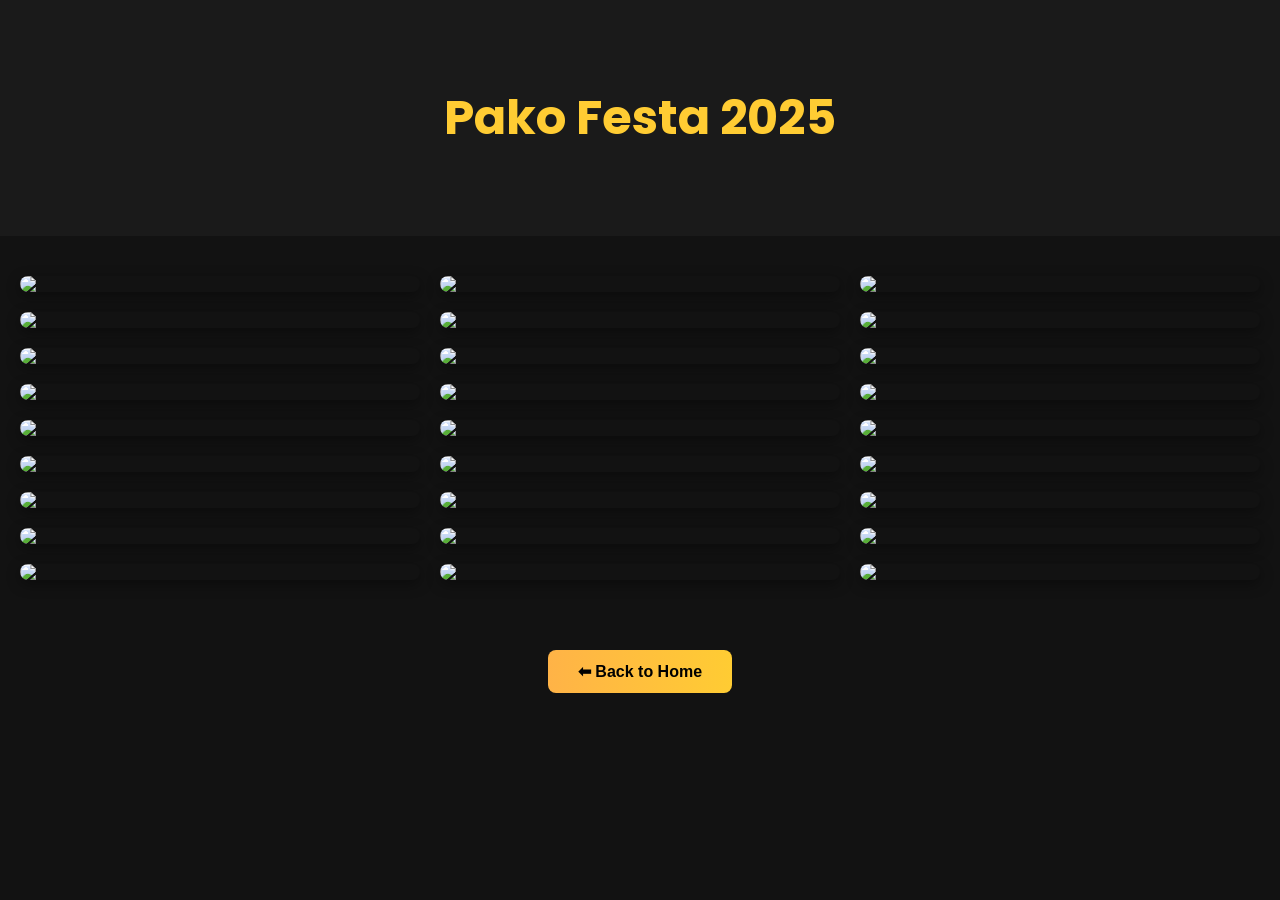
==== pako-festa.html @ a877adb2 "Add files via upload" ====
<!DOCTYPE html>
<html lang="en">
<head>
  <meta charset="UTF-8">
  <meta name="viewport" content="width=device-width, initial-scale=1.0">
  <title>Pako Festa 2025 | Oz Moose</title>
  <link href="https://fonts.googleapis.com/css2?family=Poppins:wght@400;600;700&display=swap" rel="stylesheet">
  <style>
    body { font-family: 'Poppins', sans-serif; background: #121212; color: #fff; margin: 0; }
    header { text-align: center; padding: 50px 20px; background: #1a1a1a; }
    header h1 { font-size: 3rem; color: #ffcc33; }
    .gallery {
      padding: 40px 20px;
      display: grid;
      grid-template-columns: repeat(auto-fit, minmax(350px, 1fr));
      gap: 20px;
    }
    .gallery img {
      width: 100%;
      border-radius: 10px;
      box-shadow: 0 4px 14px rgba(0,0,0,0.4);
    }
    .back-btn {
      display: flex;
      justify-content: center;
      padding: 30px;
    }
    button {
      padding: 12px 30px;
      background: linear-gradient(90deg, #ffb347, #ffcc33);
      border: none;
      border-radius: 8px;
      color: #000;
      cursor: pointer;
      font-size: 1rem;
      font-weight: bold;
    }
  </style>
</head>
<body>

<header>
  <h1>Pako Festa 2025</h1>
</header>

<section class="gallery">
  <img src="pako/02.jpg">
  <img src="pako/05.jpg">
  <img src="pako/11.jpg">
  <img src="pako/17.jpg">
  <img src="pako/19.jpg">
  <img src="pako/20.jpg">
  <img src="pako/23.jpg">
  <img src="pako/24.jpg">
  <img src="pako/30.jpg">
  <img src="pako/31.jpg">
  <img src="pako/35.jpg">
  <img src="pako/50.jpg">
  <img src="pako/51.jpg">
  <img src="pako/58.jpg">
  <img src="pako/59.jpg">
  <img src="pako/71.jpg">
  <img src="pako/72.jpg">
  <img src="pako/70.jpg">
  <img src="pako/73.jpg">
  <img src="pako/83.jpg">
  <img src="pako/87.jpg">
  <img src="pako/88.jpg">
  <img src="pako/93.jpg">
  <img src="pako/94.jpg">
  <img src="pako/97.jpg">
  <img src="pako/98.jpg">
  <img src="pako/99.jpg">

</section>

<div class="back-btn">
  <a href="index.html"><button>⬅ Back to Home</button></a>
</div>

</body>
</html>
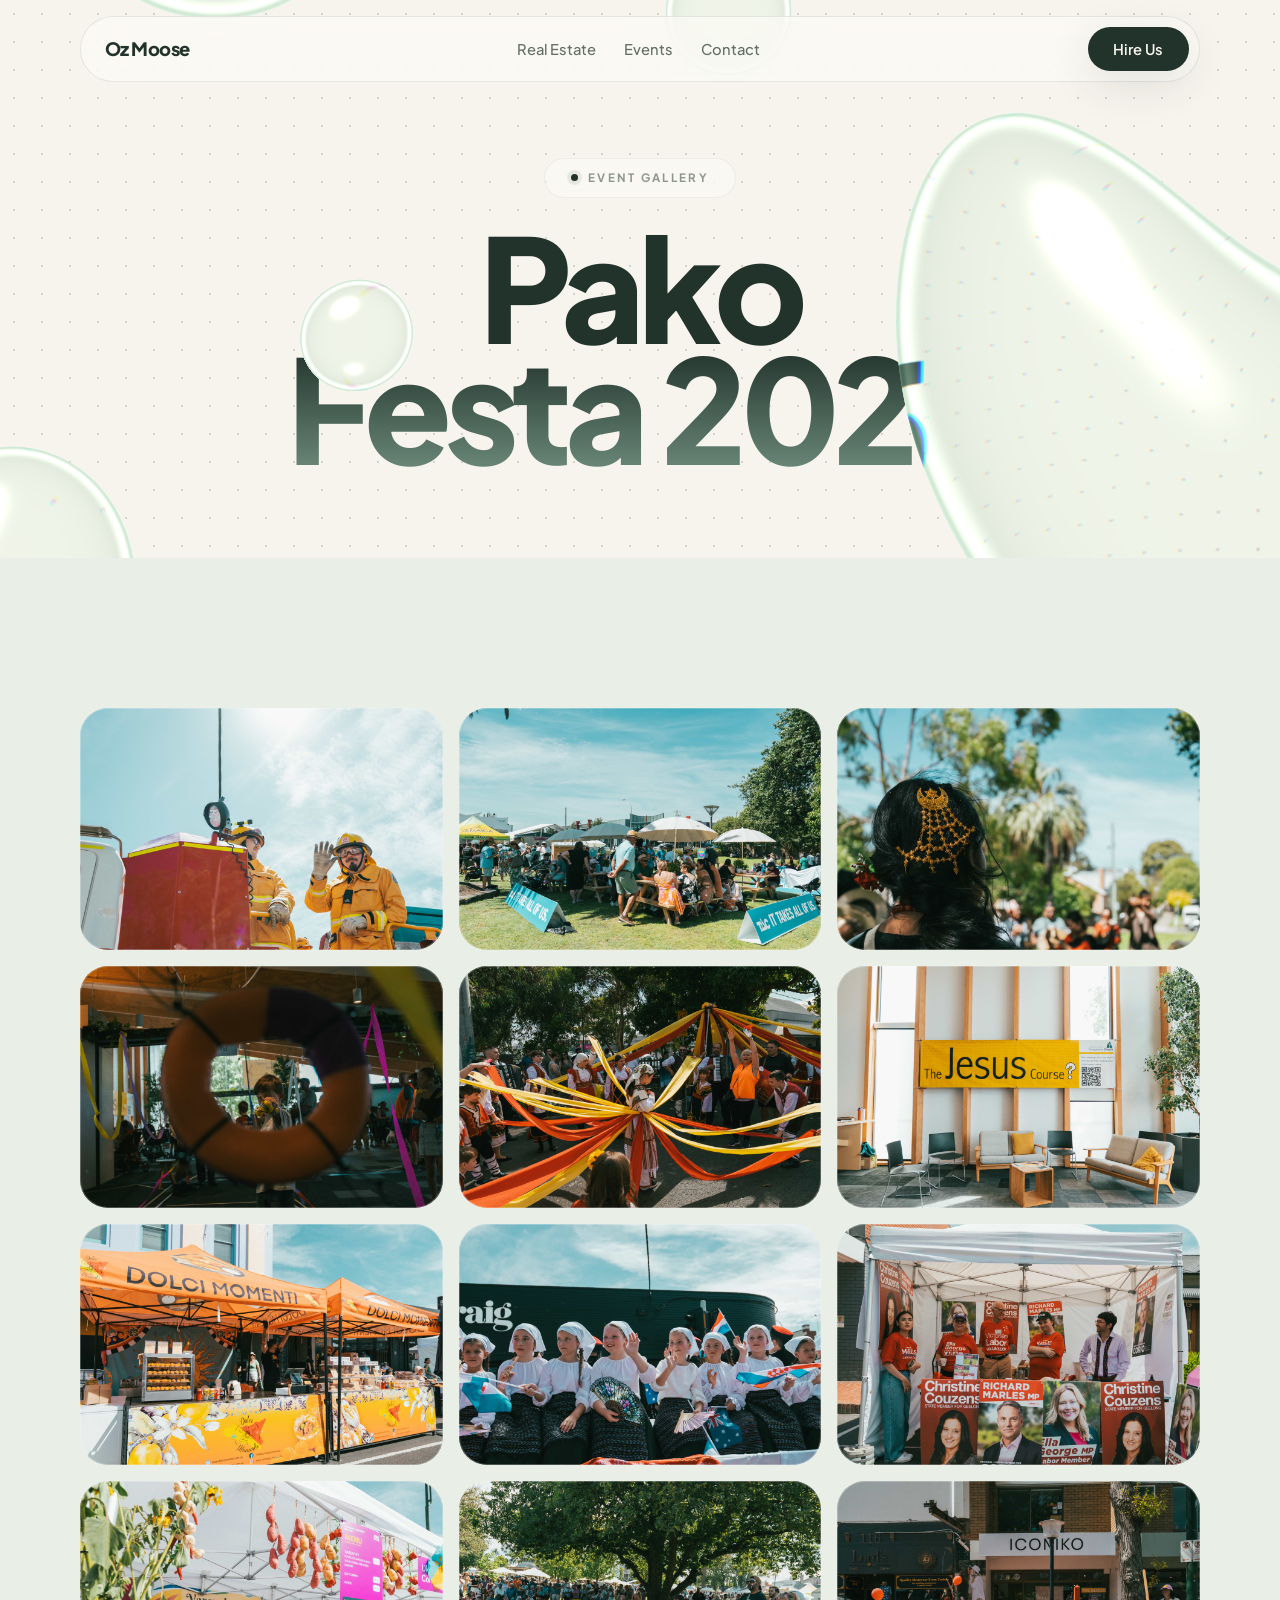
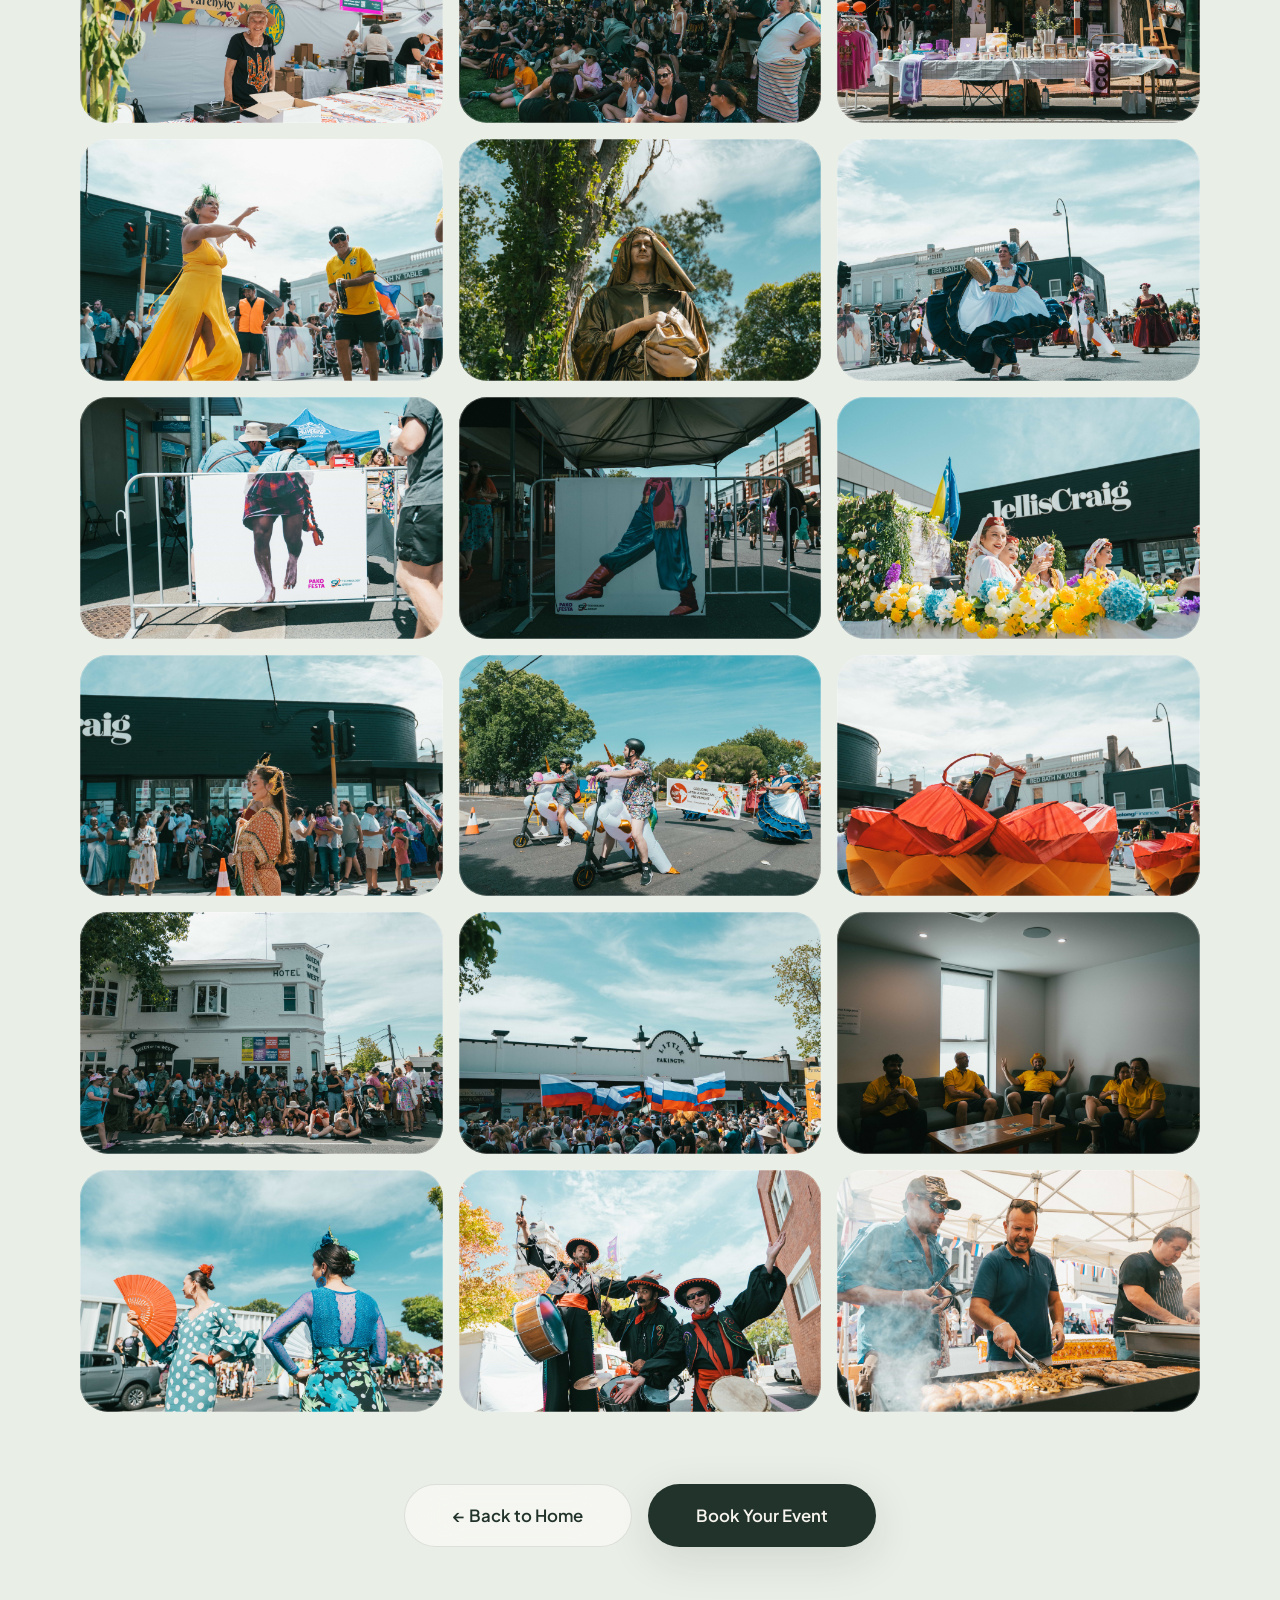
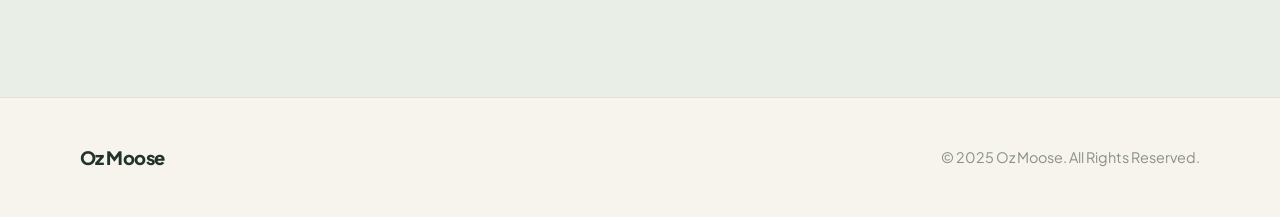
==== commit fff8ad60: "Redesign site with liquid glass hero and sage palette - New hero based on the 21st.dev "Liquid Chrom" ====
--- a/pako-festa.html
+++ b/pako-festa.html
@@ -1,83 +1,91 @@
 <!DOCTYPE html>
 <html lang="en">
 <head>
-  <meta charset="UTF-8">
-  <meta name="viewport" content="width=device-width, initial-scale=1.0">
+  <meta charset="UTF-8" />
+  <meta name="viewport" content="width=device-width, initial-scale=1.0" />
   <title>Pako Festa 2025 | Oz Moose</title>
-  <link href="https://fonts.googleapis.com/css2?family=Poppins:wght@400;600;700&display=swap" rel="stylesheet">
-  <style>
-    body { font-family: 'Poppins', sans-serif; background: #121212; color: #fff; margin: 0; }
-    header { text-align: center; padding: 50px 20px; background: #1a1a1a; }
-    header h1 { font-size: 3rem; color: #ffcc33; }
-    .gallery {
-      padding: 40px 20px;
-      display: grid;
-      grid-template-columns: repeat(auto-fit, minmax(350px, 1fr));
-      gap: 20px;
-    }
-    .gallery img {
-      width: 100%;
-      border-radius: 10px;
-      box-shadow: 0 4px 14px rgba(0,0,0,0.4);
-    }
-    .back-btn {
-      display: flex;
-      justify-content: center;
-      padding: 30px;
-    }
-    button {
-      padding: 12px 30px;
-      background: linear-gradient(90deg, #ffb347, #ffcc33);
-      border: none;
-      border-radius: 8px;
-      color: #000;
-      cursor: pointer;
-      font-size: 1rem;
-      font-weight: bold;
-    }
-  </style>
+  <meta name="theme-color" content="#f7f4ee" />
+  <meta name="description" content="Pako Festa 2025 event gallery by Oz Moose Photography and Videography." />
+  <link rel="preconnect" href="https://fonts.googleapis.com" />
+  <link rel="preconnect" href="https://fonts.gstatic.com" crossorigin />
+  <link href="https://fonts.googleapis.com/css2?family=Plus+Jakarta+Sans:wght@400;500;600;700;800&display=swap" rel="stylesheet" />
+  <link rel="stylesheet" href="styles.css" />
 </head>
 <body>
 
-<header>
-  <h1>Pako Festa 2025</h1>
+<nav class="nav" id="nav">
+  <a href="index.html" class="brand">Oz Moose</a>
+  <ul class="nav-links">
+    <li><a href="index.html#work">Real Estate</a></li>
+    <li><a href="index.html#events">Events</a></li>
+    <li><a href="index.html#contact">Contact</a></li>
+  </ul>
+  <a href="index.html#contact" class="btn btn-primary btn-sm">Hire Us</a>
+</nav>
+
+<header class="hero compact">
+  <canvas class="webgl-canvas" data-chrome aria-hidden="true"></canvas>
+  <div class="ui-layer">
+    <div class="ui-content">
+      <span class="badge"><span class="dot-live"></span>Event gallery</span>
+      <h1 class="main-title" data-lens>Pako <span class="liquid-text">Festa 2025</span></h1>
+    </div>
+  </div>
 </header>
 
-<section class="gallery">
-  <img src="pako/02.jpg">
-  <img src="pako/05.jpg">
-  <img src="pako/11.jpg">
-  <img src="pako/17.jpg">
-  <img src="pako/19.jpg">
-  <img src="pako/20.jpg">
-  <img src="pako/23.jpg">
-  <img src="pako/24.jpg">
-  <img src="pako/30.jpg">
-  <img src="pako/31.jpg">
-  <img src="pako/35.jpg">
-  <img src="pako/50.jpg">
-  <img src="pako/51.jpg">
-  <img src="pako/58.jpg">
-  <img src="pako/59.jpg">
-  <img src="pako/71.jpg">
-  <img src="pako/72.jpg">
-  <img src="pako/70.jpg">
-  <img src="pako/73.jpg">
-  <img src="pako/83.jpg">
-  <img src="pako/87.jpg">
-  <img src="pako/88.jpg">
-  <img src="pako/93.jpg">
-  <img src="pako/94.jpg">
-  <img src="pako/97.jpg">
-  <img src="pako/98.jpg">
-  <img src="pako/99.jpg">
-
+<section class="block alt">
+  <div class="wrap">
+    <div class="masonry">
+      <button type="button"><figure class="frame"><img src="pako/02.jpg" alt="Pako Festa 2025 photograph" loading="lazy" /></figure></button>
+      <button type="button"><figure class="frame"><img src="pako/05.jpg" alt="Pako Festa 2025 photograph" loading="lazy" /></figure></button>
+      <button type="button"><figure class="frame"><img src="pako/11.jpg" alt="Pako Festa 2025 photograph" loading="lazy" /></figure></button>
+      <button type="button"><figure class="frame"><img src="pako/17.jpg" alt="Pako Festa 2025 photograph" loading="lazy" /></figure></button>
+      <button type="button"><figure class="frame"><img src="pako/19.jpg" alt="Pako Festa 2025 photograph" loading="lazy" /></figure></button>
+      <button type="button"><figure class="frame"><img src="pako/20.jpg" alt="Pako Festa 2025 photograph" loading="lazy" /></figure></button>
+      <button type="button"><figure class="frame"><img src="pako/23.jpg" alt="Pako Festa 2025 photograph" loading="lazy" /></figure></button>
+      <button type="button"><figure class="frame"><img src="pako/24.jpg" alt="Pako Festa 2025 photograph" loading="lazy" /></figure></button>
+      <button type="button"><figure class="frame"><img src="pako/30.jpg" alt="Pako Festa 2025 photograph" loading="lazy" /></figure></button>
+      <button type="button"><figure class="frame"><img src="pako/31.jpg" alt="Pako Festa 2025 photograph" loading="lazy" /></figure></button>
+      <button type="button"><figure class="frame"><img src="pako/35.jpg" alt="Pako Festa 2025 photograph" loading="lazy" /></figure></button>
+      <button type="button"><figure class="frame"><img src="pako/50.jpg" alt="Pako Festa 2025 photograph" loading="lazy" /></figure></button>
+      <button type="button"><figure class="frame"><img src="pako/51.jpg" alt="Pako Festa 2025 photograph" loading="lazy" /></figure></button>
+      <button type="button"><figure class="frame"><img src="pako/58.jpg" alt="Pako Festa 2025 photograph" loading="lazy" /></figure></button>
+      <button type="button"><figure class="frame"><img src="pako/59.jpg" alt="Pako Festa 2025 photograph" loading="lazy" /></figure></button>
+      <button type="button"><figure class="frame"><img src="pako/71.jpg" alt="Pako Festa 2025 photograph" loading="lazy" /></figure></button>
+      <button type="button"><figure class="frame"><img src="pako/72.jpg" alt="Pako Festa 2025 photograph" loading="lazy" /></figure></button>
+      <button type="button"><figure class="frame"><img src="pako/70.jpg" alt="Pako Festa 2025 photograph" loading="lazy" /></figure></button>
+      <button type="button"><figure class="frame"><img src="pako/73.jpg" alt="Pako Festa 2025 photograph" loading="lazy" /></figure></button>
+      <button type="button"><figure class="frame"><img src="pako/83.jpg" alt="Pako Festa 2025 photograph" loading="lazy" /></figure></button>
+      <button type="button"><figure class="frame"><img src="pako/87.jpg" alt="Pako Festa 2025 photograph" loading="lazy" /></figure></button>
+      <button type="button"><figure class="frame"><img src="pako/88.jpg" alt="Pako Festa 2025 photograph" loading="lazy" /></figure></button>
+      <button type="button"><figure class="frame"><img src="pako/93.jpg" alt="Pako Festa 2025 photograph" loading="lazy" /></figure></button>
+      <button type="button"><figure class="frame"><img src="pako/94.jpg" alt="Pako Festa 2025 photograph" loading="lazy" /></figure></button>
+      <button type="button"><figure class="frame"><img src="pako/97.jpg" alt="Pako Festa 2025 photograph" loading="lazy" /></figure></button>
+      <button type="button"><figure class="frame"><img src="pako/98.jpg" alt="Pako Festa 2025 photograph" loading="lazy" /></figure></button>
+      <button type="button"><figure class="frame"><img src="pako/99.jpg" alt="Pako Festa 2025 photograph" loading="lazy" /></figure></button>
+    </div>
+    <div style="display:flex;justify-content:center;gap:16px;flex-wrap:wrap;margin-top:56px">
+      <a href="index.html" class="btn btn-secondary">← Back to Home</a>
+      <a href="index.html#contact" class="btn btn-primary">Book Your Event</a>
+    </div>
+  </div>
 </section>
 
-<div class="back-btn">
-  <a href="index.html"><button>⬅ Back to Home</button></a>
+<footer>
+  <div class="wrap">
+    <a href="index.html" class="brand">Oz Moose</a>
+    <p>© 2025 Oz Moose. All Rights Reserved.</p>
+  </div>
+</footer>
+
+<div class="lightbox" id="lightbox" role="dialog" aria-modal="true" aria-label="Photo viewer">
+  <img src="" alt="" />
+  <button class="arrow close" aria-label="Close">✕</button>
+  <button class="arrow prev" aria-label="Previous photo">←</button>
+  <button class="arrow next" aria-label="Next photo">→</button>
 </div>
 
+<script src="chrome.js"></script>
+<script src="site.js"></script>
 </body>
 </html>
-
--- a/styles.css
+++ b/styles.css
@@ -0,0 +1,411 @@
+:root {
+  /* Sage & cream palette — change these to re-theme the whole site, including the glass lenses */
+  --ink: #22332c;              /* deep forest: text, primary buttons */
+  --ink-rgb: 34, 51, 44;
+  --ink-soft: rgba(34, 51, 44, 0.7);
+  --ink-faint: rgba(34, 51, 44, 0.52);
+  --line: rgba(34, 51, 44, 0.1);
+  --paper: #f7f4ee;            /* warm cream page background */
+  --paper-2: #e9eee6;          /* pale sage for alternate sections */
+  --card: #fdfcf9;             /* cards, inputs, chips */
+  --card-rgb: 253, 252, 249;
+  --on-ink: #f7f4ee;           /* text on dark buttons */
+  --frame: #dfe5db;            /* photo placeholder while loading */
+  --liquid-from: #22332c;      /* headline gradient, top */
+  --liquid-to: #6f8e7e;        /* headline gradient, bottom (sage) */
+  --grid: rgba(34, 51, 44, 0.16);
+  --glass: rgba(253, 252, 249, 0.6);
+  --ease: cubic-bezier(0.16, 1, 0.3, 1);
+  --radius: 28px;
+}
+::selection { background: #cfdccf; color: var(--ink); }
+
+* { margin: 0; padding: 0; box-sizing: border-box; }
+html { scroll-behavior: smooth; }
+body {
+  font-family: 'Plus Jakarta Sans', system-ui, sans-serif;
+  background: var(--paper);
+  color: var(--ink);
+  -webkit-font-smoothing: antialiased;
+  overflow-x: hidden;
+}
+img { display: block; max-width: 100%; }
+a { color: inherit; }
+
+/* ---------- Nav ---------- */
+.nav {
+  position: fixed;
+  top: 16px; left: 50%;
+  transform: translateX(-50%);
+  z-index: 50;
+  width: min(1120px, calc(100% - 32px));
+  display: flex; align-items: center; justify-content: space-between; gap: 16px;
+  padding: 10px 10px 10px 24px;
+  background: var(--glass);
+  backdrop-filter: blur(24px) saturate(1.4);
+  -webkit-backdrop-filter: blur(24px) saturate(1.4);
+  border: 1px solid var(--line);
+  border-radius: 200px;
+  transition: box-shadow 0.4s var(--ease);
+}
+.nav.scrolled { box-shadow: 0 10px 40px rgba(var(--ink-rgb), 0.08); }
+.brand {
+  font-weight: 800; font-size: 1.15rem; letter-spacing: -0.03em;
+  text-decoration: none; white-space: nowrap;
+}
+.nav-links { display: flex; gap: 28px; list-style: none; }
+.nav-links a {
+  text-decoration: none; font-size: 0.92rem; font-weight: 500;
+  color: var(--ink-soft); transition: color 0.3s;
+}
+.nav-links a:hover { color: var(--ink); }
+
+/* ---------- Buttons ---------- */
+.btn {
+  display: inline-flex; align-items: center; justify-content: center; gap: 10px;
+  padding: 1.25rem 3rem;
+  border-radius: 200px;
+  font: inherit; font-size: 1.05rem; font-weight: 600;
+  text-decoration: none; white-space: nowrap;
+  cursor: pointer; border: none;
+  transition: transform 0.6s var(--ease), box-shadow 0.6s var(--ease), background 0.6s var(--ease);
+}
+.btn-primary { background: var(--ink); color: var(--on-ink); box-shadow: 0 12px 45px rgba(var(--ink-rgb), 0.12); }
+.btn-primary:hover { transform: translateY(-6px) scale(1.03); box-shadow: 0 24px 60px rgba(var(--ink-rgb), 0.24); }
+.btn-secondary {
+  background: rgba(var(--card-rgb), 0.6);
+  backdrop-filter: blur(25px); -webkit-backdrop-filter: blur(25px);
+  color: var(--ink); border: 1px solid rgba(var(--ink-rgb), 0.12);
+}
+.btn-secondary:hover { transform: translateY(-6px); background: rgba(var(--card-rgb), 0.95); }
+.btn-sm { padding: 0.8rem 1.6rem; font-size: 0.92rem; }
+.btn-sm:hover { transform: translateY(-2px); }
+
+/* ---------- Hero ---------- */
+.hero {
+  position: relative;
+  height: 100vh; height: 100svh;
+  min-height: 640px;
+  overflow: hidden;
+  background-color: var(--paper);
+  /* Dot grid the glass lenses magnify — spacing must match GRID in chrome.js */
+  background-image: radial-gradient(circle, var(--grid) 1.2px, transparent 1.6px);
+  background-size: 28px 28px;
+  background-position: 0 0;
+}
+.hero.compact { height: 62vh; height: 62svh; min-height: 460px; }
+.webgl-canvas {
+  position: absolute; inset: 0;
+  width: 100%; height: 100%;
+  z-index: 3; /* above the headline, below the badge and buttons; transparent outside the lenses */
+  pointer-events: none;
+  opacity: 0; transition: opacity 1.2s var(--ease);
+}
+.chrome-ready .webgl-canvas { opacity: 1; }
+.no-webgl {
+  background:
+    radial-gradient(circle at 12% 30%, #dfe8df 0, #86a394 9%, transparent 22%),
+    radial-gradient(circle at 92% 70%, #e6ede4 0, #5f7d6e 12%, transparent 26%),
+    var(--paper);
+}
+.ui-layer {
+  position: relative;
+  height: 100%;
+  display: flex; align-items: center; justify-content: center;
+  pointer-events: none;
+}
+.ui-content {
+  position: relative;
+  max-width: 900px;
+  padding: 80px 24px 0;
+  text-align: center;
+  display: flex; flex-direction: column; align-items: center; gap: 1.8rem;
+}
+.ui-content > * { pointer-events: auto; position: relative; z-index: 4; }
+.ui-content > [data-lens] { z-index: 2; }
+
+.badge {
+  display: inline-flex; align-items: center; gap: 10px;
+  padding: 0.7rem 1.6rem;
+  background: rgba(var(--card-rgb), 0.45);
+  backdrop-filter: blur(20px); -webkit-backdrop-filter: blur(20px);
+  border: 1px solid rgba(var(--ink-rgb), 0.06);
+  border-radius: 200px;
+  font-size: 0.72rem; font-weight: 700; letter-spacing: 0.2em; text-transform: uppercase;
+  color: rgba(var(--ink-rgb), 0.5);
+  text-decoration: none;
+  transition: background 0.4s var(--ease);
+}
+a.badge:hover { background: rgba(var(--card-rgb), 0.85); }
+.badge .dot-live {
+  width: 7px; height: 7px; border-radius: 50%;
+  background: var(--ink);
+  box-shadow: 0 0 0 4px rgba(var(--ink-rgb), 0.08);
+}
+
+.main-title {
+  font-size: clamp(3.8rem, 14vw, 9rem);
+  font-weight: 800;
+  line-height: 0.84;
+  letter-spacing: -0.05em;
+}
+.liquid-text {
+  display: block;
+  background: linear-gradient(180deg, var(--liquid-from) 0%, var(--liquid-to) 100%);
+  -webkit-background-clip: text; background-clip: text;
+  -webkit-text-fill-color: transparent;
+  padding-bottom: 0.08em;
+}
+.description {
+  font-size: clamp(1.1rem, 2.6vw, 1.4rem);
+  line-height: 1.55;
+  color: var(--ink-faint);
+  max-width: 600px;
+}
+.cta-row { margin-top: 1rem; display: flex; gap: 1.2rem; }
+
+.scroll-cue {
+  position: absolute; left: 50%; bottom: 28px; z-index: 2;
+  transform: translateX(-50%);
+  font-size: 0.7rem; font-weight: 700; letter-spacing: 0.25em; text-transform: uppercase;
+  color: var(--ink-faint); text-decoration: none;
+  display: flex; flex-direction: column; align-items: center; gap: 10px;
+}
+.scroll-cue::after {
+  content: ""; width: 1px; height: 36px;
+  background: linear-gradient(var(--ink-faint), transparent);
+  animation: cue 2.4s var(--ease) infinite;
+}
+@keyframes cue { 0% { transform: scaleY(0); transform-origin: top; } 50% { transform: scaleY(1); transform-origin: top; } 51% { transform-origin: bottom; } 100% { transform: scaleY(0); transform-origin: bottom; } }
+
+/* ---------- Sections ---------- */
+section.block { padding: clamp(80px, 12vw, 150px) 24px; }
+section.alt { background: var(--paper-2); }
+.wrap { max-width: 1120px; margin: 0 auto; }
+.section-head {
+  display: flex; justify-content: space-between; align-items: flex-end; gap: 32px;
+  margin-bottom: clamp(36px, 6vw, 64px);
+}
+.eyebrow {
+  display: block;
+  font-size: 0.72rem; font-weight: 700; letter-spacing: 0.22em; text-transform: uppercase;
+  color: var(--ink-faint);
+  margin-bottom: 18px;
+}
+.section-title {
+  font-size: clamp(2.6rem, 7vw, 5rem);
+  font-weight: 800; line-height: 0.92; letter-spacing: -0.045em;
+}
+.section-title .liquid-text { display: inline; }
+.section-note { max-width: 340px; color: var(--ink-soft); line-height: 1.6; }
+
+/* Real estate grid: one feature image + two stacked */
+.estate-grid {
+  display: grid;
+  grid-template-columns: 1.6fr 1fr;
+  grid-template-rows: 1fr 1fr;
+  gap: 16px;
+  height: clamp(420px, 60vw, 680px);
+}
+.estate-grid figure:first-child { grid-row: 1 / 3; }
+.frame {
+  position: relative; overflow: hidden;
+  border-radius: var(--radius);
+  background: var(--frame);
+}
+.frame img {
+  width: 100%; height: 100%; object-fit: cover;
+  transition: transform 1.4s var(--ease);
+}
+.frame:hover img { transform: scale(1.04); }
+.frame::after {
+  content: ""; position: absolute; inset: 0; border-radius: inherit;
+  box-shadow: inset 0 0 0 1px rgba(var(--card-rgb), 0.25);
+  pointer-events: none;
+}
+
+/* Event slideshow */
+.slideshow { position: relative; }
+.slides {
+  position: relative;
+  aspect-ratio: 3 / 2;
+  border-radius: var(--radius);
+  overflow: hidden;
+  background: var(--frame);
+  box-shadow: 0 30px 80px rgba(var(--ink-rgb), 0.12);
+}
+.slide {
+  position: absolute; inset: 0;
+  opacity: 0; transform: scale(1.03);
+  transition: opacity 1s var(--ease), transform 1.6s var(--ease);
+}
+.slide.active { opacity: 1; transform: scale(1); }
+.slide img { width: 100%; height: 100%; object-fit: cover; }
+.slide-controls {
+  display: flex; align-items: center; justify-content: space-between; gap: 16px;
+  margin-top: 24px;
+}
+.arrows { display: flex; gap: 10px; }
+.arrow {
+  width: 56px; height: 56px; border-radius: 50%;
+  border: 1px solid rgba(var(--ink-rgb), 0.12);
+  background: var(--card);
+  font: inherit; font-size: 1.2rem;
+  cursor: pointer;
+  transition: transform 0.5s var(--ease), background 0.3s;
+}
+.arrow:hover { transform: translateY(-3px); background: var(--ink); color: var(--on-ink); }
+.progress { display: flex; align-items: center; gap: 18px; flex: 1; max-width: 360px; }
+.counter {
+  font-size: 0.85rem; font-weight: 700; letter-spacing: 0.12em;
+  font-variant-numeric: tabular-nums; white-space: nowrap;
+}
+.counter b { color: var(--ink); }
+.counter i { font-style: normal; color: var(--ink-faint); }
+.bar { flex: 1; height: 3px; border-radius: 3px; background: rgba(var(--ink-rgb), 0.1); overflow: hidden; }
+.bar span {
+  display: block; height: 100%; width: 0;
+  background: var(--ink); border-radius: inherit;
+  transition: width 0.8s var(--ease);
+}
+
+/* Contact */
+.contact-card {
+  display: grid; grid-template-columns: 1fr 1.1fr; gap: clamp(32px, 6vw, 80px);
+  align-items: start;
+}
+.contact-copy .section-title { margin-bottom: 24px; }
+.contact-copy p { color: var(--ink-soft); line-height: 1.65; font-size: 1.1rem; max-width: 420px; }
+.offer {
+  margin-top: 32px;
+  display: inline-flex; align-items: center; gap: 14px;
+  padding: 18px 24px;
+  border-radius: 20px;
+  background: linear-gradient(135deg, var(--card), var(--paper-2));
+  border: 1px solid var(--line);
+  box-shadow: inset 0 1px 0 var(--card), 0 10px 30px rgba(var(--ink-rgb), 0.06);
+  font-weight: 600;
+}
+.offer strong {
+  font-size: 1.8rem; font-weight: 800; letter-spacing: -0.04em;
+  background: linear-gradient(180deg, var(--liquid-from), var(--liquid-to));
+  -webkit-background-clip: text; background-clip: text; -webkit-text-fill-color: transparent;
+}
+.form-shell {
+  background: var(--card);
+  border: 1px solid var(--line);
+  border-radius: var(--radius);
+  padding: 8px;
+  box-shadow: 0 30px 80px rgba(var(--ink-rgb), 0.08);
+}
+.enquiry {
+  display: flex; flex-direction: column; gap: 24px;
+  padding: clamp(24px, 4vw, 40px);
+}
+.field { display: flex; flex-direction: column; gap: 10px; border: 0; min-width: 0; }
+.field > span, .field legend {
+  font-size: 0.72rem; font-weight: 700; letter-spacing: 0.2em; text-transform: uppercase;
+  color: var(--ink-faint);
+}
+.field legend { margin-bottom: 10px; }
+.field input[type="text"], .field input[type="tel"] {
+  font: inherit; font-size: 1.1rem; color: var(--ink);
+  padding: 1.05rem 1.3rem;
+  border-radius: 18px;
+  border: 1px solid rgba(var(--ink-rgb), 0.1);
+  background: var(--paper-2);
+  outline: none;
+  transition: border-color 0.3s, background 0.3s, box-shadow 0.3s;
+}
+.field input:focus {
+  background: var(--card);
+  border-color: var(--ink);
+  box-shadow: 0 0 0 4px rgba(var(--ink-rgb), 0.06);
+}
+.chips { display: flex; flex-wrap: wrap; gap: 10px; }
+.chip { position: relative; cursor: pointer; }
+.chip input { position: absolute; opacity: 0; pointer-events: none; }
+.chip span {
+  display: inline-block;
+  padding: 0.75rem 1.3rem;
+  border-radius: 200px;
+  border: 1px solid rgba(var(--ink-rgb), 0.12);
+  background: var(--card);
+  font-weight: 600; font-size: 0.95rem;
+  transition: background 0.3s, color 0.3s, transform 0.4s var(--ease);
+}
+.chip:hover span { transform: translateY(-2px); }
+.chip input:checked + span { background: var(--ink); color: var(--on-ink); border-color: var(--ink); }
+.chip input:focus-visible + span { box-shadow: 0 0 0 4px rgba(var(--ink-rgb), 0.12); }
+.enquiry .btn { align-self: flex-start; }
+.enquiry .btn:disabled { opacity: 0.5; cursor: wait; transform: none; }
+.form-status { min-height: 1.4em; color: var(--ink-soft); font-weight: 500; }
+.form-status.error { color: #a4452f; }
+.enquiry.sent .field, .enquiry.sent .btn { display: none; }
+.enquiry.sent .form-status {
+  font-size: clamp(1.6rem, 3vw, 2.2rem); font-weight: 800; letter-spacing: -0.03em; color: var(--ink);
+  line-height: 1.2;
+}
+
+/* Gallery page */
+.masonry { columns: 3 320px; column-gap: 16px; }
+.masonry button {
+  display: block; width: 100%; margin: 0 0 16px;
+  border: 0; padding: 0; background: none; cursor: zoom-in;
+  break-inside: avoid;
+}
+.masonry .frame img { height: auto; }
+
+.lightbox {
+  position: fixed; inset: 0; z-index: 100;
+  display: none; align-items: center; justify-content: center;
+  padding: 24px;
+  background: rgba(var(--card-rgb), 0.82);
+  backdrop-filter: blur(24px); -webkit-backdrop-filter: blur(24px);
+}
+.lightbox.open { display: flex; }
+.lightbox img {
+  max-width: 100%; max-height: 86vh;
+  border-radius: 20px;
+  box-shadow: 0 40px 100px rgba(var(--ink-rgb), 0.25);
+}
+.lightbox .close { position: absolute; top: 20px; right: 20px; }
+.lightbox .prev { position: absolute; left: 20px; top: 50%; transform: translateY(-50%); }
+.lightbox .next { position: absolute; right: 20px; top: 50%; transform: translateY(-50%); }
+
+/* Footer */
+footer {
+  padding: 48px 24px;
+  border-top: 1px solid var(--line);
+}
+footer .wrap {
+  display: flex; justify-content: space-between; align-items: center; gap: 16px; flex-wrap: wrap;
+  color: var(--ink-faint); font-size: 0.9rem;
+}
+footer .brand { color: var(--ink); }
+
+/* Reveal on scroll */
+.reveal { opacity: 0; transform: translateY(40px); transition: opacity 1.2s var(--ease), transform 1.2s var(--ease); }
+.reveal.in { opacity: 1; transform: none; }
+
+@media (prefers-reduced-motion: reduce) {
+  html { scroll-behavior: auto; }
+  .reveal { opacity: 1; transform: none; }
+  *, *::before, *::after { transition-duration: 0.01ms !important; animation: none !important; }
+}
+
+@media (max-width: 860px) {
+  .nav-links { display: none; }
+  .section-head { flex-direction: column; align-items: flex-start; }
+  .contact-card { grid-template-columns: 1fr; }
+  .estate-grid { grid-template-columns: 1fr 1fr; grid-template-rows: auto auto; height: auto; }
+  .estate-grid figure:first-child { grid-column: 1 / 3; grid-row: auto; aspect-ratio: 3 / 2; }
+  .estate-grid figure:not(:first-child) { aspect-ratio: 1; }
+}
+@media (max-width: 600px) {
+  .cta-row { flex-direction: column; width: 100%; max-width: 320px; }
+  .cta-row .btn { width: 100%; }
+  .arrow { width: 48px; height: 48px; }
+  .enquiry .btn { align-self: stretch; }
+  .lightbox .prev, .lightbox .next { top: auto; bottom: 20px; transform: none; }
+}
